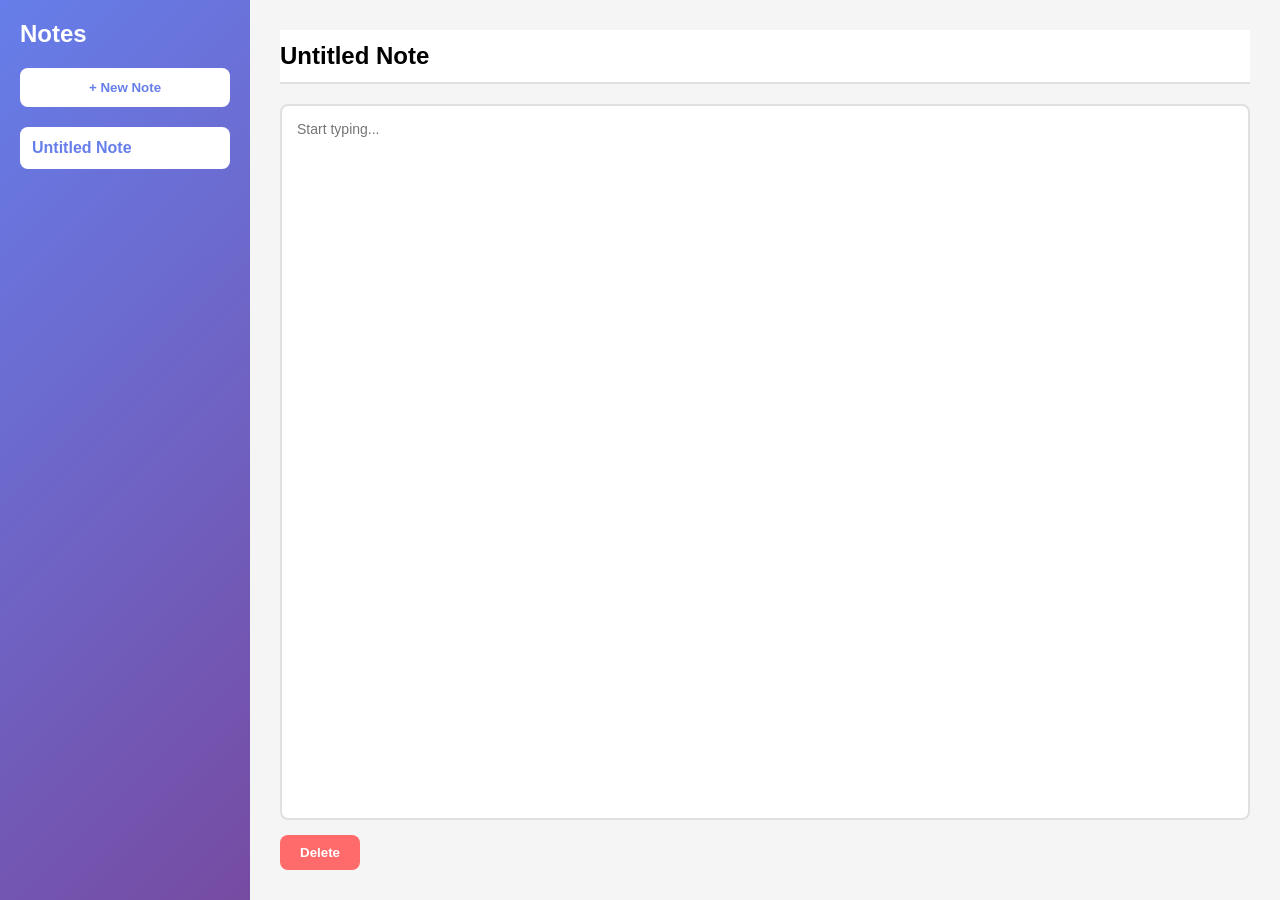
==== tools/notes/index.html @ ed9c3b59 "Init: Initial setup" ====
<!DOCTYPE html>
<html lang="en">
<head>
  <meta charset="UTF-8">
  <meta name="viewport" content="width=device-width, initial-scale=1.0">
  <title>Notes</title>
  <link rel="stylesheet" href="style.css">
</head>
<body>
  <div class="container">
    <div class="sidebar">
      <h1>Notes</h1>
      <button id="newNoteBtn" class="new-note-btn">+ New Note</button>
      <div id="notesList" class="notes-list"></div>
    </div>
    <div class="editor">
      <input type="text" id="noteTitle" placeholder="Note title...">
      <textarea id="noteContent" placeholder="Start typing..."></textarea>
      <button id="deleteBtn" class="delete-btn">Delete</button>
    </div>
  </div>
  <script src="script.js"></script>
</body>
</html>
---- tools/notes/style.css ----
* {
  margin: 0;
  padding: 0;
  box-sizing: border-box;
}

body {
  font-family: -apple-system, BlinkMacSystemFont, 'Segoe UI', Roboto, sans-serif;
  background: #f5f5f5;
  height: 100vh;
}

.container {
  display: flex;
  height: 100vh;
}

.sidebar {
  width: 250px;
  background: linear-gradient(135deg, #667eea 0%, #764ba2 100%);
  padding: 20px;
  color: white;
  overflow-y: auto;
  display: flex;
  flex-direction: column;
}

h1 {
  font-size: 24px;
  margin-bottom: 20px;
}

.new-note-btn {
  padding: 12px;
  background: white;
  color: #667eea;
  border: none;
  border-radius: 8px;
  font-weight: 600;
  cursor: pointer;
  margin-bottom: 20px;
  transition: all 0.3s ease;
}

.new-note-btn:hover {
  transform: translateY(-2px);
  box-shadow: 0 4px 12px rgba(0, 0, 0, 0.15);
}

.notes-list {
  flex: 1;
  overflow-y: auto;
}

.note-item {
  padding: 12px;
  margin-bottom: 10px;
  background: rgba(255, 255, 255, 0.2);
  border-radius: 8px;
  cursor: pointer;
  transition: all 0.3s ease;
  white-space: nowrap;
  overflow: hidden;
  text-overflow: ellipsis;
}

.note-item:hover {
  background: rgba(255, 255, 255, 0.3);
}

.note-item.active {
  background: white;
  color: #667eea;
  font-weight: 600;
}

.editor {
  flex: 1;
  display: flex;
  flex-direction: column;
  padding: 30px;
}

#noteTitle {
  font-size: 24px;
  font-weight: 600;
  border: none;
  border-bottom: 2px solid #e0e0e0;
  padding: 12px 0;
  margin-bottom: 20px;
  outline: none;
}

#noteTitle:focus {
  border-bottom-color: #667eea;
}

#noteContent {
  flex: 1;
  border: 2px solid #e0e0e0;
  border-radius: 8px;
  padding: 15px;
  font-size: 14px;
  resize: none;
  outline: none;
  font-family: inherit;
  margin-bottom: 15px;
}

#noteContent:focus {
  border-color: #667eea;
}

.delete-btn {
  align-self: flex-start;
  padding: 10px 20px;
  background: #ff6b6b;
  color: white;
  border: none;
  border-radius: 8px;
  cursor: pointer;
  font-weight: 600;
  transition: all 0.3s ease;
}

.delete-btn:hover {
  background: #ff5252;
}
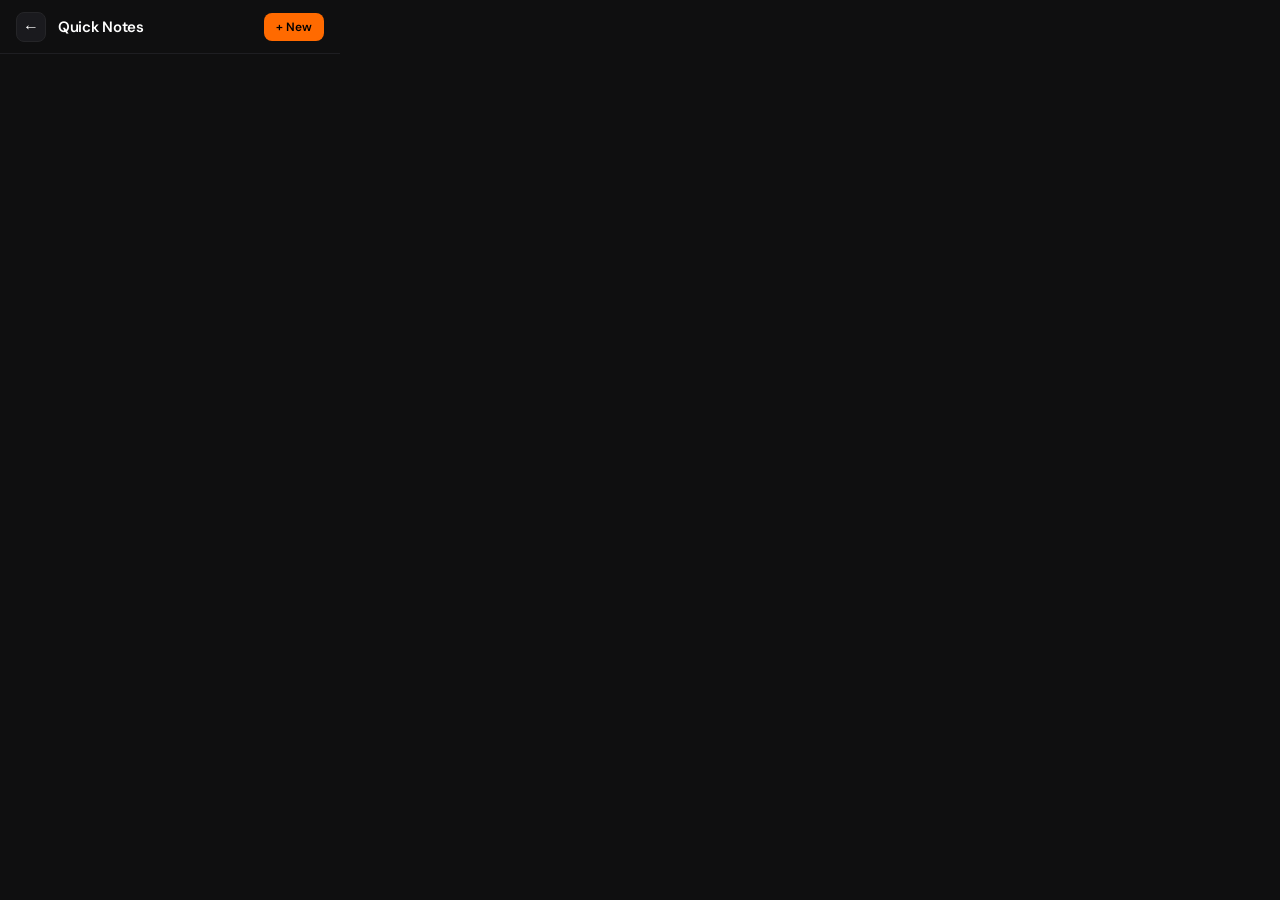
==== commit 68fb5e10: "fix : added important features" ====
--- a/tools/notes/index.html
+++ b/tools/notes/index.html
@@ -3,22 +3,57 @@
 <head>
   <meta charset="UTF-8">
   <meta name="viewport" content="width=device-width, initial-scale=1.0">
-  <title>Notes</title>
+  <title>Quick Notes — EasyKit</title>
   <link rel="stylesheet" href="style.css">
 </head>
 <body>
-  <div class="container">
-    <div class="sidebar">
-      <h1>Notes</h1>
-      <button id="newNoteBtn" class="new-note-btn">+ New Note</button>
-      <div id="notesList" class="notes-list"></div>
+
+  <!-- Top Bar -->
+  <div class="topbar">
+    <button id="btn-back" class="back-btn">&#8592;</button>
+    <span class="tool-title">Quick Notes</span>
+    <button class="btn-new" id="btn-new">+ New</button>
+  </div>
+
+  <!-- Note List View -->
+  <div id="view-list">
+
+    <div class="notes-list" id="notes-list"></div>
+
+    <div class="empty-state" id="empty-state">
+      <span class="empty-icon">🗒️</span>
+      <span class="empty-text">No notes yet. Tap + New to start.</span>
     </div>
-    <div class="editor">
-      <input type="text" id="noteTitle" placeholder="Note title...">
-      <textarea id="noteContent" placeholder="Start typing..."></textarea>
-      <button id="deleteBtn" class="delete-btn">Delete</button>
+
+  </div>
+
+  <!-- Note Editor View -->
+  <div id="view-editor">
+
+    <div class="editor-topbar">
+      <button id="btn-back-editor" class="btn-back-editor">← Notes</button>
+      <button id="btn-delete" class="btn-delete">🗑 Delete</button>
     </div>
+
+    <input
+      type="text"
+      id="note-title"
+      class="note-title-input"
+      placeholder="Title"
+    />
+
+    <textarea
+      id="note-body"
+      class="note-body-input"
+      placeholder="Write your note here..."
+    ></textarea>
+
+    <div class="editor-footer">
+      <span class="save-status" id="save-status">Auto-saved</span>
+    </div>
+
   </div>
+
   <script src="script.js"></script>
 </body>
-</html>
+</html>
--- a/tools/notes/style.css
+++ b/tools/notes/style.css
@@ -1,128 +1,289 @@
-* {
+@import url('https://fonts.googleapis.com/css2?family=DM+Sans:wght@300;400;500;600&display=swap');
+
+/* ── Reset ── */
+*, *::before, *::after {
+  box-sizing: border-box;
   margin: 0;
   padding: 0;
-  box-sizing: border-box;
-}
-
+}
+
+/* ── Body ── */
 body {
-  font-family: -apple-system, BlinkMacSystemFont, 'Segoe UI', Roboto, sans-serif;
-  background: #f5f5f5;
-  height: 100vh;
-}
-
-.container {
-  display: flex;
-  height: 100vh;
-}
-
-.sidebar {
-  width: 250px;
-  background: linear-gradient(135deg, #667eea 0%, #764ba2 100%);
-  padding: 20px;
-  color: white;
+  width: 340px;
+  height: 480px;
+  font-family: 'DM Sans', sans-serif;
+  background-color: #0f0f10;
+  color: #ffffff;
+  display: flex;
+  flex-direction: column;
+  overflow: hidden;
+}
+
+/* ── Top Bar ── */
+.topbar {
+  display: flex;
+  align-items: center;
+  gap: 12px;
+  padding: 14px 16px;
+  border-bottom: 1px solid #1e1e22;
+  flex-shrink: 0;
+  height: 54px;
+}
+
+.back-btn {
+  background: #1a1a1e;
+  border: 1px solid #252528;
+  color: #ffffff;
+  width: 30px;
+  height: 30px;
+  border-radius: 8px;
+  font-size: 16px;
+  cursor: pointer;
+  display: flex;
+  align-items: center;
+  justify-content: center;
+  transition: background 0.1s ease;
+  outline: none;
+  flex-shrink: 0;
+}
+
+.back-btn:hover {
+  background: #252528;
+  border-color: #ff6a00;
+}
+
+.tool-title {
+  font-size: 15px;
+  font-weight: 600;
+  color: #ffffff;
+  letter-spacing: -0.3px;
+  flex: 1;
+}
+
+.btn-new {
+  background: #ff6a00;
+  border: none;
+  border-radius: 8px;
+  padding: 6px 12px;
+  font-family: 'DM Sans', sans-serif;
+  font-size: 12px;
+  font-weight: 600;
+  color: #000000;
+  cursor: pointer;
+  transition: background 0.1s ease;
+  outline: none;
+  flex-shrink: 0;
+}
+
+.btn-new:hover {
+  background: #ff7c1a;
+}
+
+/* ── View List ── */
+#view-list {
+  display: flex;
+  flex-direction: column;
+  flex: 1;
+  overflow: hidden;
+  min-height: 0;
+}
+
+/* ── View Editor ── */
+#view-editor {
+  display: none;
+  flex-direction: column;
+  flex: 1;
+  overflow: hidden;
+  min-height: 0;
+}
+
+/* ── Notes List ── */
+.notes-list {
+  flex: 1;
   overflow-y: auto;
-  display: flex;
-  flex-direction: column;
-}
-
-h1 {
-  font-size: 24px;
-  margin-bottom: 20px;
-}
-
-.new-note-btn {
-  padding: 12px;
-  background: white;
-  color: #667eea;
-  border: none;
-  border-radius: 8px;
-  font-weight: 600;
-  cursor: pointer;
-  margin-bottom: 20px;
-  transition: all 0.3s ease;
-}
-
-.new-note-btn:hover {
-  transform: translateY(-2px);
-  box-shadow: 0 4px 12px rgba(0, 0, 0, 0.15);
-}
-
-.notes-list {
-  flex: 1;
-  overflow-y: auto;
-}
-
-.note-item {
-  padding: 12px;
-  margin-bottom: 10px;
-  background: rgba(255, 255, 255, 0.2);
-  border-radius: 8px;
-  cursor: pointer;
-  transition: all 0.3s ease;
+  padding: 10px 12px;
+  display: flex;
+  flex-direction: column;
+  gap: 6px;
+  scrollbar-width: thin;
+  scrollbar-color: #252528 transparent;
+}
+
+.notes-list::-webkit-scrollbar {
+  width: 4px;
+}
+
+.notes-list::-webkit-scrollbar-thumb {
+  background: #252528;
+  border-radius: 4px;
+}
+
+/* ── Empty State ── */
+.empty-state {
+ display: none;
+  flex-direction: column;
+  align-items: center;
+  justify-content: center;
+  gap: 10px;
+  flex: 1;
+  padding: 40px 20px;
+  min-height: 200px;
+}
+
+.empty-icon {
+  font-size: 40px;
+  opacity: 0.2;
+}
+
+.empty-text {
+  font-size: 13px;
+  color: #333338;
+  text-align: center;
+  line-height: 1.5;
+}
+
+/* ── Note Card ── */
+.note-card {
+  background: #1a1a1e;
+  border: 1px solid #252528;
+  border-radius: 12px;
+  padding: 12px 14px;
+  cursor: pointer;
+  transition: border-color 0.15s ease;
+}
+
+.note-card:hover {
+  border-color: #ff6a00;
+}
+
+.note-card-title {
+  font-size: 14px;
+  font-weight: 600;
+  color: #ffffff;
   white-space: nowrap;
   overflow: hidden;
   text-overflow: ellipsis;
-}
-
-.note-item:hover {
-  background: rgba(255, 255, 255, 0.3);
-}
-
-.note-item.active {
-  background: white;
-  color: #667eea;
-  font-weight: 600;
-}
-
-.editor {
-  flex: 1;
-  display: flex;
-  flex-direction: column;
-  padding: 30px;
-}
-
-#noteTitle {
-  font-size: 24px;
-  font-weight: 600;
-  border: none;
-  border-bottom: 2px solid #e0e0e0;
-  padding: 12px 0;
-  margin-bottom: 20px;
-  outline: none;
-}
-
-#noteTitle:focus {
-  border-bottom-color: #667eea;
-}
-
-#noteContent {
-  flex: 1;
-  border: 2px solid #e0e0e0;
-  border-radius: 8px;
-  padding: 15px;
-  font-size: 14px;
+  margin-bottom: 4px;
+}
+
+.note-card-preview {
+  font-size: 12px;
+  color: #555560;
+  white-space: nowrap;
+  overflow: hidden;
+  text-overflow: ellipsis;
+  margin-bottom: 6px;
+}
+
+.note-card-date {
+  font-size: 10px;
+  color: #333338;
+}
+
+/* ── Editor Top Bar ── */
+.editor-topbar {
+  display: flex;
+  align-items: center;
+  justify-content: space-between;
+  padding: 10px 16px;
+  border-bottom: 1px solid #1a1a1e;
+  flex-shrink: 0;
+}
+
+.btn-back-editor {
+  background: transparent;
+  border: none;
+  font-family: 'DM Sans', sans-serif;
+  font-size: 13px;
+  font-weight: 500;
+  color: #ff6a00;
+  cursor: pointer;
+  outline: none;
+  padding: 0;
+  transition: color 0.1s ease;
+}
+
+.btn-back-editor:hover {
+  color: #ff7c1a;
+}
+
+.btn-delete {
+  background: transparent;
+  border: none;
+  font-family: 'DM Sans', sans-serif;
+  font-size: 12px;
+  color: #555560;
+  cursor: pointer;
+  outline: none;
+  transition: color 0.1s ease;
+  padding: 0;
+}
+
+.btn-delete:hover {
+  color: #ff4500;
+}
+
+/* ── Note Title Input ── */
+.note-title-input {
+  background: transparent;
+  border: none;
+  border-bottom: 1px solid #1a1a1e;
+  padding: 12px 16px;
+  font-family: 'DM Sans', sans-serif;
+  font-size: 18px;
+  font-weight: 600;
+  color: #ffffff;
+  outline: none;
+  width: 100%;
+  flex-shrink: 0;
+}
+
+.note-title-input::placeholder {
+  color: #252528;
+}
+
+/* ── Note Body Textarea ── */
+.note-body-input {
+  flex: 1;
+  background: transparent;
+  border: none;
+  padding: 12px 16px;
+  font-family: 'DM Sans', sans-serif;
+  font-size: 13px;
+  color: #aaaaaf;
+  outline: none;
   resize: none;
-  outline: none;
-  font-family: inherit;
-  margin-bottom: 15px;
-}
-
-#noteContent:focus {
-  border-color: #667eea;
-}
-
-.delete-btn {
-  align-self: flex-start;
-  padding: 10px 20px;
-  background: #ff6b6b;
-  color: white;
-  border: none;
-  border-radius: 8px;
-  cursor: pointer;
-  font-weight: 600;
-  transition: all 0.3s ease;
-}
-
-.delete-btn:hover {
-  background: #ff5252;
-}
+  line-height: 1.6;
+  scrollbar-width: thin;
+  scrollbar-color: #252528 transparent;
+}
+
+.note-body-input::placeholder {
+  color: #252528;
+}
+
+.note-body-input::-webkit-scrollbar {
+  width: 4px;
+}
+
+.note-body-input::-webkit-scrollbar-thumb {
+  background: #252528;
+  border-radius: 4px;
+}
+
+/* ── Editor Footer ── */
+.editor-footer {
+  padding: 8px 16px;
+  border-top: 1px solid #1a1a1e;
+  flex-shrink: 0;
+}
+
+.save-status {
+  font-size: 11px;
+  color: #333338;
+  transition: color 0.2s ease;
+}
+
+.save-status.saved {
+  color: #4caf50;
+}
